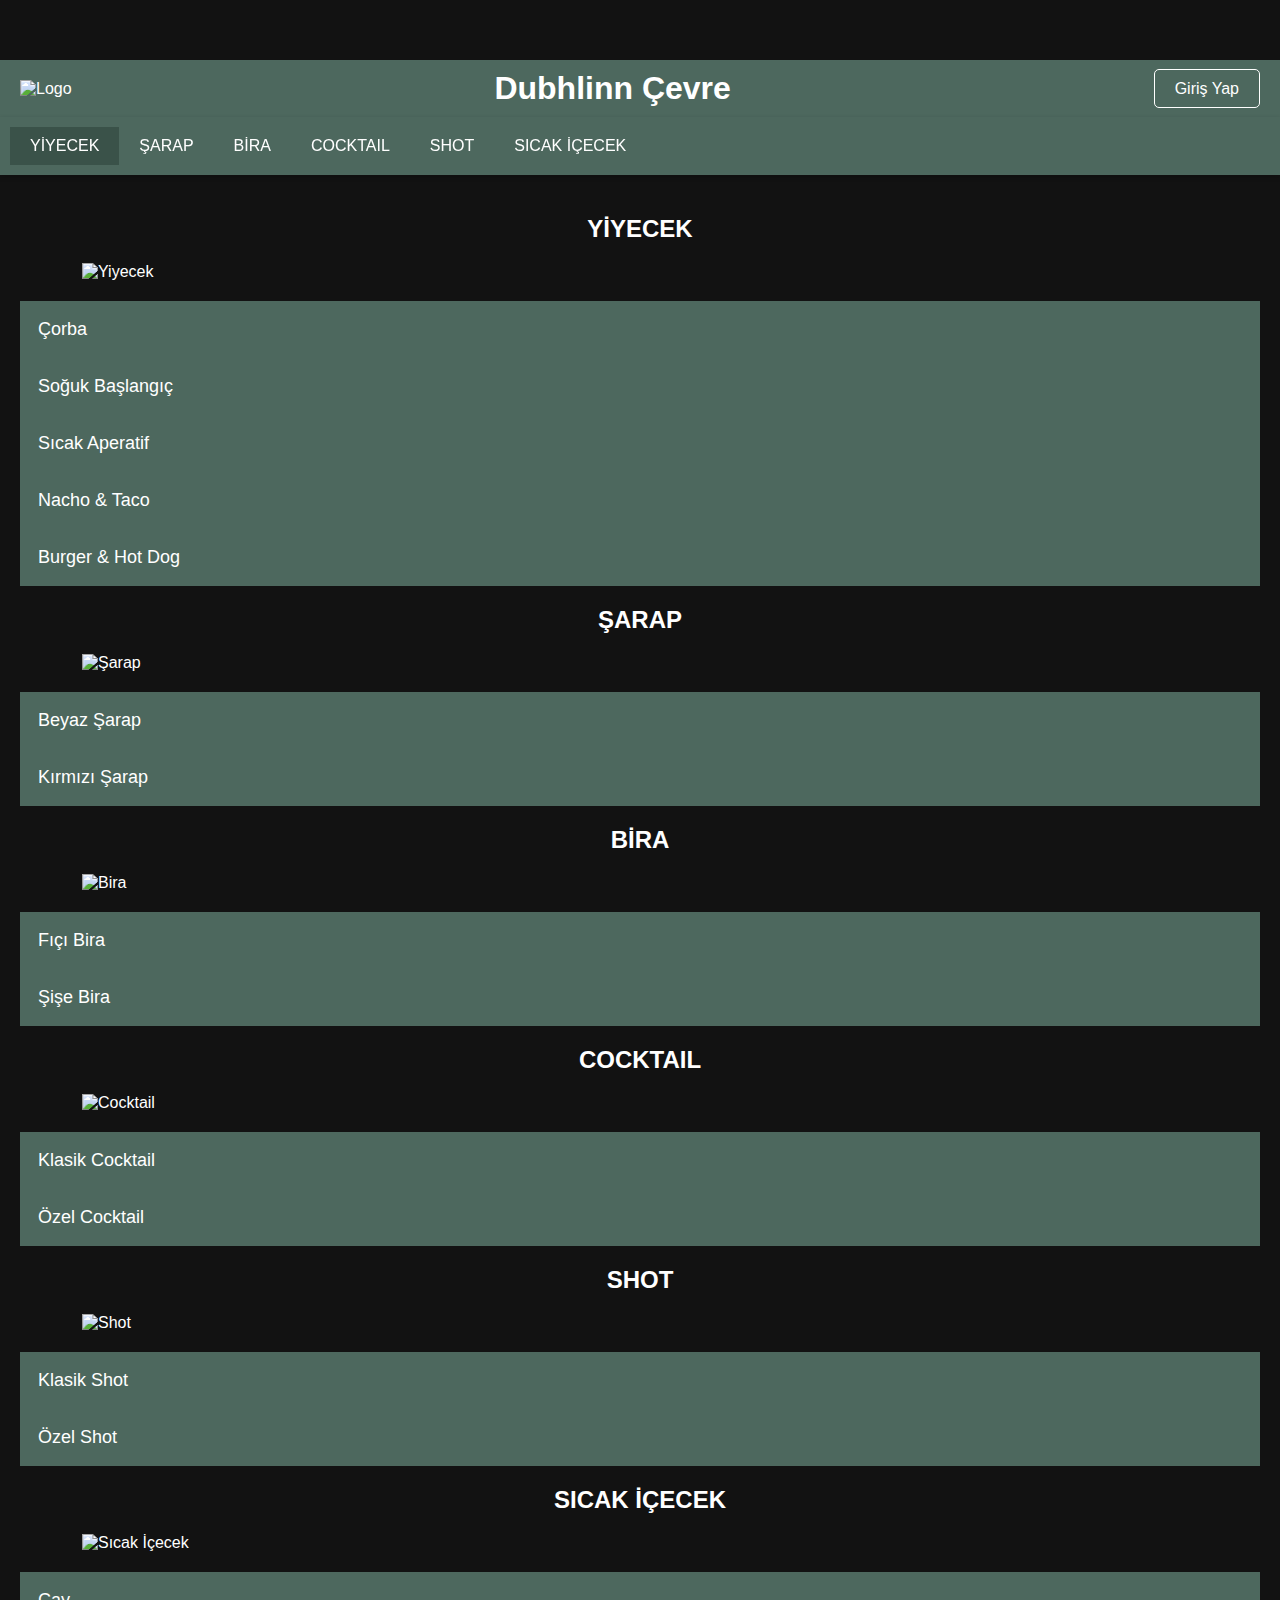
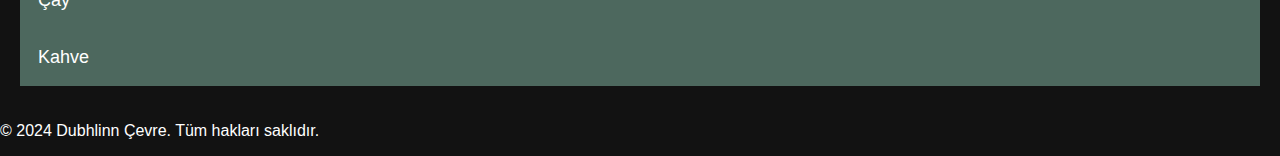
==== menu.html @ f07bbff1 "qrMenu" ====
<!DOCTYPE html>
<html lang="tr">
<head>
    <meta charset="UTF-8">
    <meta name="viewport" content="width=device-width, initial-scale=1.0">
    <title>Menu</title>
    <link rel="stylesheet" href="styles.css">
</head>
<body>
    <header>
        <div class="logo">
            <img src="images/logo.png" alt="Logo">
        </div>
        <div class="header-title">
            <h1>Dubhlinn Çevre</h1>
        </div>
        <div class="header-right">
            <a href="#" class="logout-button">Giriş Yap</a>
        </div>
    </header>

    <nav class="navbar">
        <div class="navbar-slider">
            <ul>
                <li><a href="menu.html#yiyecek" class="active">YİYECEK</a></li>
                <li><a href="menu.html#sarap">ŞARAP</a></li>
                <li><a href="menu.html#bira">BİRA</a></li>
                <li><a href="menu.html#cocktail">COCKTAIL</a></li>
                <li><a href="menu.html#shot">SHOT</a></li>
                <li><a href="menu.html#sicak-icecek">SICAK İÇECEK</a></li>
            </ul>
        </div>
    </nav>

    <main>
        <section class="category-section" id="yiyecek">
            <h2>YİYECEK</h2>
            <img class="category-image" src="images/yiyecek.jpg" alt="Yiyecek">
            <div class="menu-category">
                <button class="accordion">Çorba</button>
                <div class="panel">
                    <div class="item">
                        <p>Günün Çorbası</p>
                        <p>₺90.00</p>
                        <div class="item-content">
                            <p>İçerik: Tavuk, sebze, baharatlar.</p>
                        </div>
                    </div>
                </div>

                <button class="accordion">Soğuk Başlangıç</button>
                <div class="panel">
                    <div class="item">
                        <p>Soğuk Başlangıç Örneği</p>
                        <p>₺120.00</p>
                        <div class="item-content">
                            <p>İçerik: Peynir, zeytin, sebzeler.</p>
                        </div>
                    </div>
                </div>

                <button class="accordion">Sıcak Aperatif</button>
                <div class="panel">
                    <div class="item">
                        <p>Sıcak Aperatif Örneği</p>
                        <p>₺150.00</p>
                        <div class="item-content">
                            <p>İçerik: Baharatlı kızarmış patates, sos.</p>
                        </div>
                    </div>
                </div>

                <button class="accordion">Nacho & Taco</button>
                <div class="panel">
                    <div class="item">
                        <p>Nacho & Taco Örneği</p>
                        <p>₺180.00</p>
                        <div class="item-content">
                            <p>İçerik: Kısır, nacho, salsa sos.</p>
                        </div>
                    </div>
                </div>

                <button class="accordion">Burger & Hot Dog</button>
                <div class="panel">
                    <div class="item">
                        <p>Burger & Hot Dog Örneği</p>
                        <p>₺200.00</p>
                        <div class="item-content">
                            <p>İçerik: Dana eti burger, sosis, ketçap.</p>
                        </div>
                    </div>
                </div>
            </div>
        </section>

        <section class="category-section" id="sarap">
            <h2>ŞARAP</h2>
            <img class="category-image" src="images/sarap.jpg" alt="Şarap">
            <div class="menu-category">
                <button class="accordion">Beyaz Şarap</button>
                <div class="panel">
                    <div class="item">
                        <p>Beyaz Şarap Örneği</p>
                        <p>₺250.00</p>
                        <div class="item-content">
                            <p>İçerik: Şarap üzüm çeşitleri.</p>
                        </div>
                    </div>
                </div>

                <button class="accordion">Kırmızı Şarap</button>
                <div class="panel">
                    <div class="item">
                        <p>Kırmızı Şarap Örneği</p>
                        <p>₺300.00</p>
                        <div class="item-content">
                            <p>İçerik: Kırmızı üzüm çeşitleri.</p>
                        </div>
                    </div>
                </div>
            </div>
        </section>

        <section class="category-section" id="bira">
            <h2>BİRA</h2>
            <img class="category-image" src="images/bira.jpg" alt="Bira">
            <div class="menu-category">
                <button class="accordion">Fıçı Bira</button>
                <div class="panel">
                    <div class="item">
                        <p>Fıçı Bira Örneği</p>
                        <p>₺35.00</p>
                        <div class="item-content">
                            <p>İçerik: Biradaki ana malzemeler.</p>
                        </div>
                    </div>
                </div>

                <button class="accordion">Şişe Bira</button>
                <div class="panel">
                    <div class="item">
                        <p>Şişe Bira Örneği</p>
                        <p>₺40.00</p>
                        <div class="item-content">
                            <p>İçerik: Şişedeki bira çeşitleri.</p>
                        </div>
                    </div>
                </div>
            </div>
        </section>

        <section class="category-section" id="cocktail">
            <h2>COCKTAIL</h2>
            <img class="category-image" src="images/cocktail.jpg" alt="Cocktail">
            <div class="menu-category">
                <button class="accordion">Klasik Cocktail</button>
                <div class="panel">
                    <div class="item">
                        <p>Klasik Cocktail Örneği</p>
                        <p>₺70.00</p>
                        <div class="item-content">
                            <p>İçerik: Klasik cocktail malzemeleri.</p>
                        </div>
                    </div>
                </div>

                <button class="accordion">Özel Cocktail</button>
                <div class="panel">
                    <div class="item">
                        <p>Özel Cocktail Örneği</p>
                        <p>₺90.00</p>
                        <div class="item-content">
                            <p>İçerik: Özel cocktail tarifi.</p>
                        </div>
                    </div>
                </div>
            </div>
        </section>

        <section class="category-section" id="shot">
            <h2>SHOT</h2>
            <img class="category-image" src="images/shot.jpg" alt="Shot">
            <div class="menu-category">
                <button class="accordion">Klasik Shot</button>
                <div class="panel">
                    <div class="item">
                        <p>Klasik Shot Örneği</p>
                        <p>₺30.00</p>
                        <div class="item-content">
                            <p>İçerik: Klasik shot malzemeleri.</p>
                        </div>
                    </div>
                </div>

                <button class="accordion">Özel Shot</button>
                <div class="panel">
                    <div class="item">
                        <p>Özel Shot Örneği</p>
                        <p>₺50.00</p>
                        <div class="item-content">
                            <p>İçerik: Özel shot tarifi.</p>
                        </div>
                    </div>
                </div>
            </div>
        </section>

        <section class="category-section" id="sicak-icecek">
            <h2>SICAK İÇECEK</h2>
            <img class="category-image" src="images/sicak-icecek.jpg" alt="Sıcak İçecek">
            <div class="menu-category">
                <button class="accordion">Çay</button>
                <div class="panel">
                    <div class="item">
                        <p>Çay Örneği</p>
                        <p>₺20.00</p>
                        <div class="item-content">
                            <p>İçerik: Çay çeşitleri.</p>
                        </div>
                    </div>
                </div>

                <button class="accordion">Kahve</button>
                <div class="panel">
                    <div class="item">
                        <p>Kahve Örneği</p>
                        <p>₺25.00</p>
                        <div class="item-content">
                            <p>İçerik: Kahve türleri.</p>
                        </div>
                    </div>
                </div>
            </div>
        </section>
    </main>

    <footer>
        <p>&copy; 2024 Dubhlinn Çevre. Tüm hakları saklıdır.</p>
    </footer>

    <script>
        // JavaScript Accordion Script
        var acc = document.getElementsByClassName("accordion");
        for (var i = 0; i < acc.length; i++) {
            acc[i].addEventListener("click", function() {
                this.classList.toggle("active");
                var panel = this.nextElementSibling;
                if (panel.style.display === "block") {
                    panel.style.display = "none";
                } else {
                    panel.style.display = "block";
                }
            });
        }
    </script>
</body>
</html>
---- styles.css ----
/* Genel stiller */
body {
    font-family: Arial, sans-serif;
    margin: 0;
    padding: 0;
    background-color: #121212;
    color: #fff;
}

/* Sticky navbar */
.navbar {
    position: sticky;
    top: 0;
    background-color: #4d685e;
    z-index: 1000; /* Navbar'ı diğer içeriklerin üstünde tutmak için */
    width: 100%;
    padding: 10px 0; /* Yüksekliği ayarlayın */
    box-shadow: 0 2px 5px rgba(0, 0, 0, 0.2); /* Görsel ayrım için gölge */
}

/* Ensure that navbar content is not cut off on scroll */
body {
    margin: 0; /* Varsayılan margin'i kaldır */
    padding-top: 60px; /* Navbar yüksekliği için padding ayarlayın */
}

/* Navbar slider */
.navbar-slider {
    display: flex;
    overflow-x: auto;
    -ms-overflow-style: none;  /* Internet Explorer 10+ */
    scrollbar-width: none;  /* Firefox */
    padding: 0 10px; /* İçerikte biraz boşluk bırakın */
}

.navbar-slider::-webkit-scrollbar {
    display: none;  /* Safari ve Chrome */
}

.navbar-slider ul {
    display: flex;
    list-style: none;
    margin: 0;
    padding: 0;
    width: 100%; /* Genişliği ayarlayın */
}

.navbar-slider ul li {
    flex: 0 0 auto;
}

.navbar-slider ul li a {
    color: #fff;
    text-decoration: none;
    padding: 10px 20px;
    display: block;
    transition: background-color 0.3s;
}

.navbar-slider ul li a:hover,
.navbar-slider ul li a.active {
    background-color: #3a5249;
}

/* Header stilleri */
header {
    display: flex;
    justify-content: space-between;
    align-items: center;
    padding: 10px 20px;
    background-color: #4d685e;
}

.logo img {
    height: 40px;
}

.header-title h1 {
    margin: 0;
}

.header-right .logout-button {
    color: #fff;
    text-decoration: none;
    background-color: #4d685e;
    padding: 10px 20px;
    border: 1px solid #fff;
    border-radius: 5px;
    transition: background-color 0.3s;
}

.header-right .logout-button:hover {
    background-color: #3a5249;
}

/* Ana içerik stilleri */
main {
    padding: 20px;
}

.category-section {
    margin-top: 20px;
}

.category-section h2 {
    text-align: center;
    margin-bottom: 20px;
}

.category-image {
    display: block;
    margin: 0 auto;
    width: 90%;
    max-height: 150px;
    object-fit: cover;
}

.menu-category {
    margin-top: 20px;
}

/* Menü öğeleri */
.accordion {
    background-color: #4d685e;
    color: #fff;
    cursor: pointer;
    padding: 18px;
    width: 100%;
    text-align: left;
    border: none;
    outline: none;
    transition: background-color 0.4s;
    font-size: 18px;
}

.accordion:hover {
    background-color: #3a5249;
}

.panel {
    padding: 0 18px;
    background-color: #121212;
    display: none;
    overflow: hidden;
    transition: max-height 0.2s ease-out;
}

.item {
    display: flex;
    justify-content: space-between;
    padding: 10px 0;
}

.item p {
    margin: 0;
}
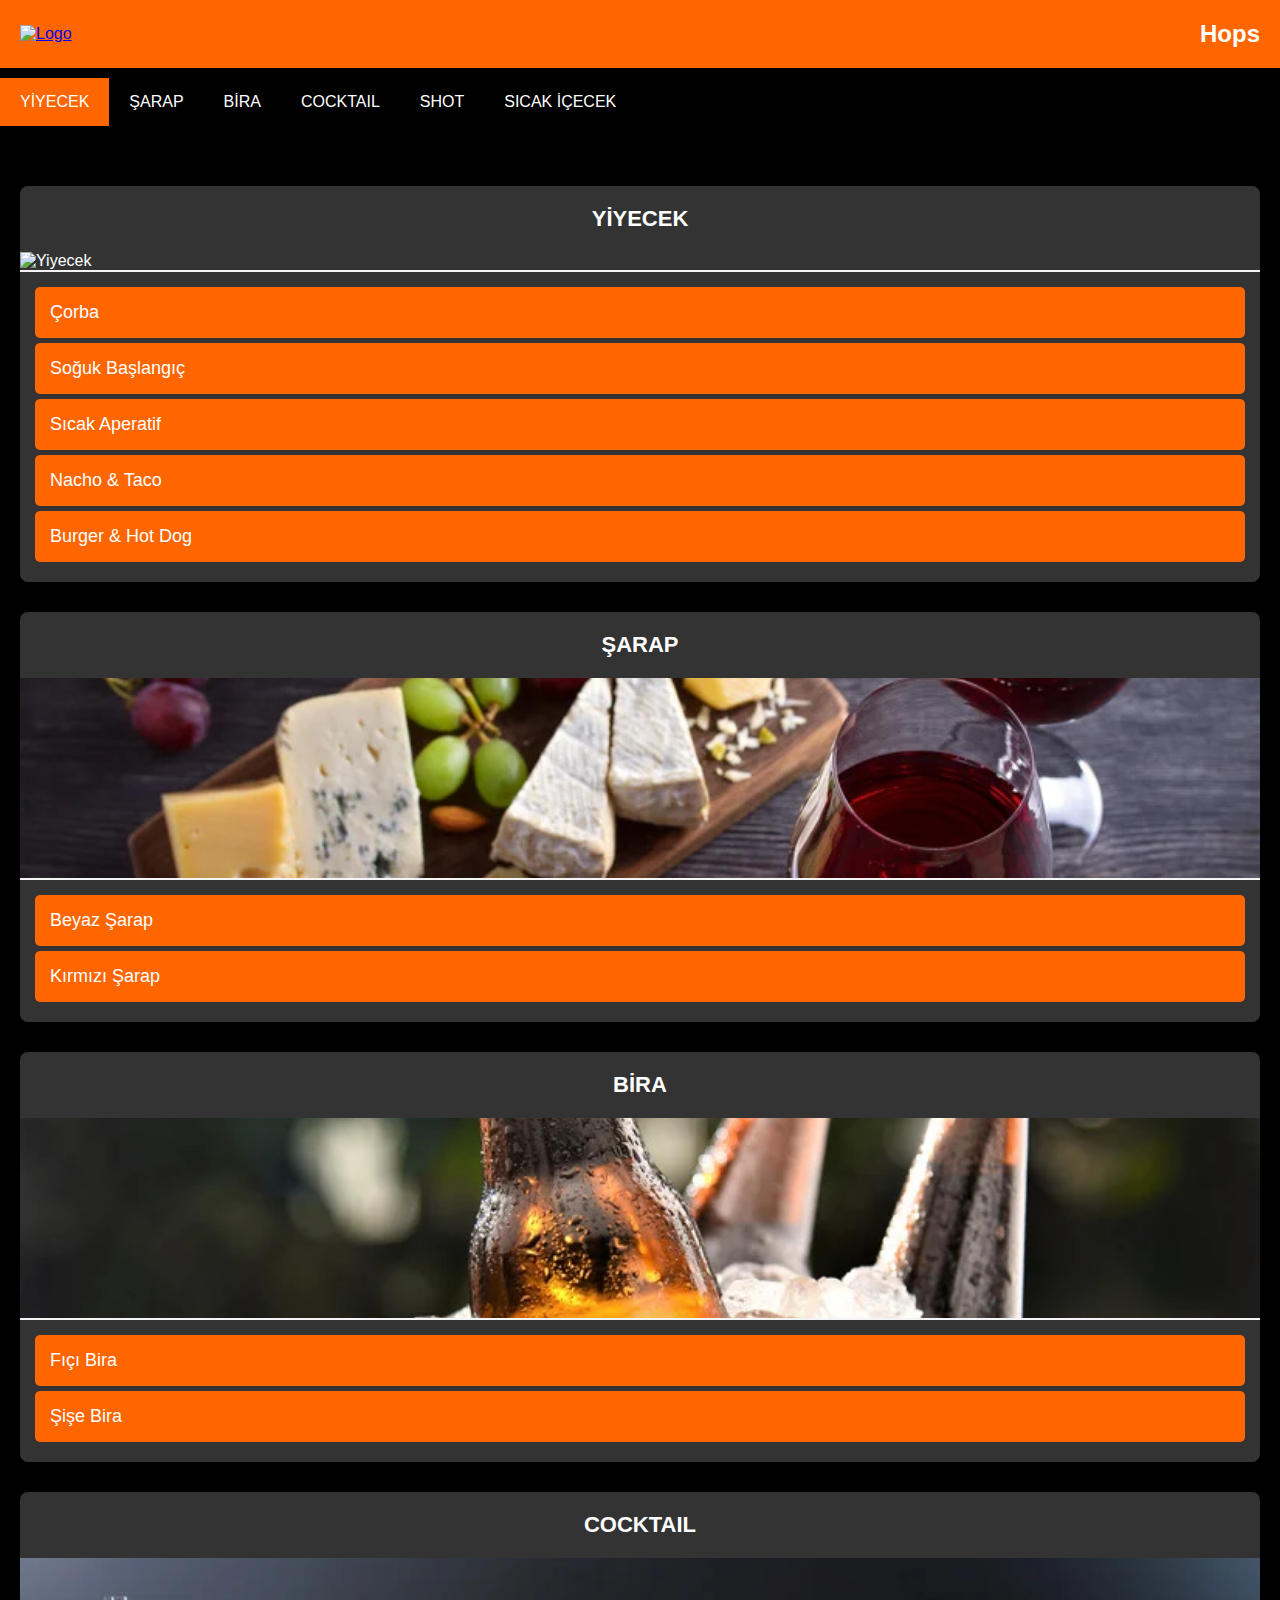
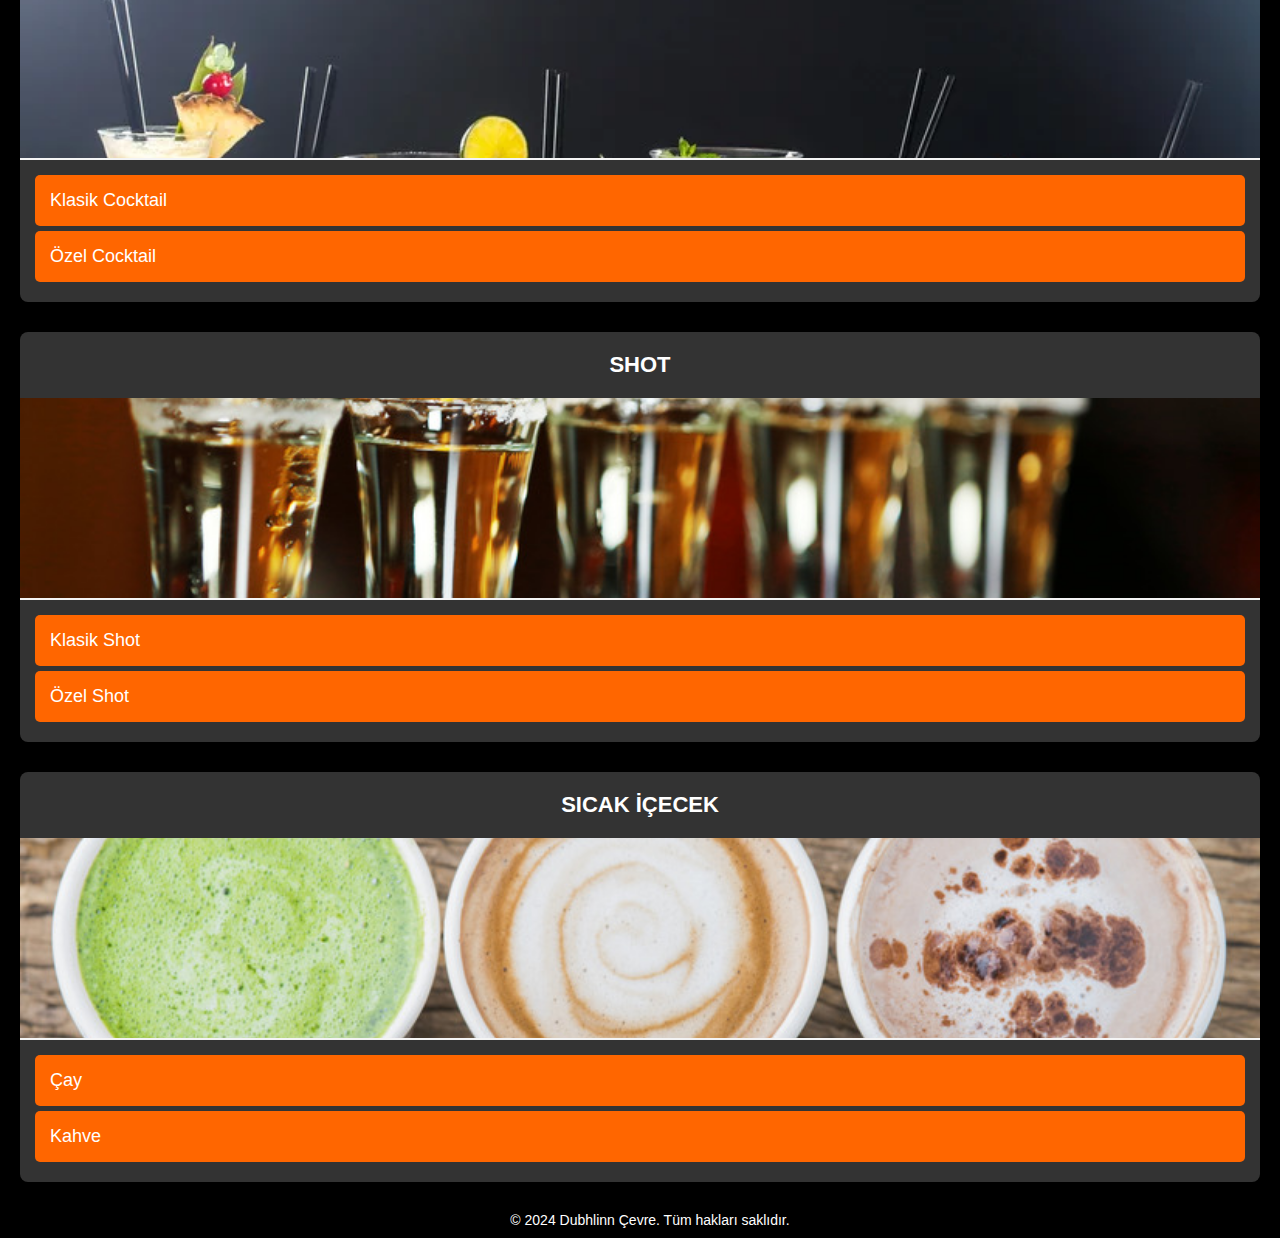
==== commit 38559cb6: "qrMenu" ====
--- a/menu.html
+++ b/menu.html
@@ -9,13 +9,10 @@
 <body>
     <header>
         <div class="logo">
-            <img src="images/logo.png" alt="Logo">
+            <a href="index.html"><img src="images/logo.png" alt="Logo"></a>
         </div>
         <div class="header-title">
-            <h1>Dubhlinn Çevre</h1>
-        </div>
-        <div class="header-right">
-            <a href="#" class="logout-button">Giriş Yap</a>
+            <h1>Hops</h1>
         </div>
     </header>
 
@@ -227,7 +224,7 @@
                         <p>Kahve Örneği</p>
                         <p>₺25.00</p>
                         <div class="item-content">
-                            <p>İçerik: Kahve türleri.</p>
+                            <p>İçerik: Kahve türleria.</p>
                         </div>
                     </div>
                 </div>
@@ -255,4 +252,4 @@
         }
     </script>
 </body>
-</html>
+</html>--- a/styles.css
+++ b/styles.css
@@ -1,40 +1,67 @@
-/* Genel stiller */
 body {
-    font-family: Arial, sans-serif;
+    font-family: 'Segoe UI', Tahoma, Geneva, Verdana, sans-serif;
     margin: 0;
     padding: 0;
-    background-color: #121212;
+    background-color: #000; /* Siyah arka plan */
+    color: #fff; /* Beyaz metin */
+}
+
+/* Header ve logo */
+header {
+    display: flex;
+    justify-content: space-between;
+    align-items: center;
+    padding: 20px;
+    background: #ff6600; /* Turuncu renk */
     color: #fff;
+    box-shadow: 0 4px 6px rgba(0, 0, 0, 0.1);
+}
+
+header .logo img {
+    height: 50px;
+}
+
+header .header-title h1 {
+    margin: 0;
+    font-size: 24px;
+}
+
+header .header-right {
+    font-size: 16px;
+}
+
+header .header-right a {
+    color: #fff;
+    text-decoration: none;
+    background-color: #ff6600; /* Turuncu renk */
+    padding: 10px 15px;
+    border-radius: 5px;
+    transition: background-color 0.3s;
+}
+
+header .header-right a:hover {
+    background-color: #cc5200; /* Daha koyu turuncu */
 }
 
 /* Sticky navbar */
 .navbar {
     position: sticky;
     top: 0;
-    background-color: #4d685e;
-    z-index: 1000; /* Navbar'ı diğer içeriklerin üstünde tutmak için */
+    background-color: #000; /* Siyah renk */
+    z-index: 1000;
     width: 100%;
-    padding: 10px 0; /* Yüksekliği ayarlayın */
-    box-shadow: 0 2px 5px rgba(0, 0, 0, 0.2); /* Görsel ayrım için gölge */
+    padding: 10px 0;
 }
 
-/* Ensure that navbar content is not cut off on scroll */
-body {
-    margin: 0; /* Varsayılan margin'i kaldır */
-    padding-top: 60px; /* Navbar yüksekliği için padding ayarlayın */
-}
-
-/* Navbar slider */
 .navbar-slider {
     display: flex;
     overflow-x: auto;
-    -ms-overflow-style: none;  /* Internet Explorer 10+ */
-    scrollbar-width: none;  /* Firefox */
-    padding: 0 10px; /* İçerikte biraz boşluk bırakın */
+    -ms-overflow-style: none;
+    scrollbar-width: none;
 }
 
 .navbar-slider::-webkit-scrollbar {
-    display: none;  /* Safari ve Chrome */
+    display: none;
 }
 
 .navbar-slider ul {
@@ -42,7 +69,6 @@
     list-style: none;
     margin: 0;
     padding: 0;
-    width: 100%; /* Genişliği ayarlayın */
 }
 
 .navbar-slider ul li {
@@ -52,45 +78,15 @@
 .navbar-slider ul li a {
     color: #fff;
     text-decoration: none;
-    padding: 10px 20px;
+    padding: 15px 20px;
     display: block;
-    transition: background-color 0.3s;
+    transition: background-color 0.3s, color 0.3s;
 }
 
 .navbar-slider ul li a:hover,
 .navbar-slider ul li a.active {
-    background-color: #3a5249;
-}
-
-/* Header stilleri */
-header {
-    display: flex;
-    justify-content: space-between;
-    align-items: center;
-    padding: 10px 20px;
-    background-color: #4d685e;
-}
-
-.logo img {
-    height: 40px;
-}
-
-.header-title h1 {
-    margin: 0;
-}
-
-.header-right .logout-button {
+    background-color: #ff6600; /* Turuncu renk */
     color: #fff;
-    text-decoration: none;
-    background-color: #4d685e;
-    padding: 10px 20px;
-    border: 1px solid #fff;
-    border-radius: 5px;
-    transition: background-color 0.3s;
-}
-
-.header-right .logout-button:hover {
-    background-color: #3a5249;
 }
 
 /* Ana içerik stilleri */
@@ -99,58 +95,81 @@
 }
 
 .category-section {
-    margin-top: 20px;
+    margin-top: 30px;
+    border-radius: 8px;
+    background: #333; /* Koyu gri arka plan */
+    color: #fff;
+    box-shadow: 0 4px 8px rgba(0, 0, 0, 0.1);
+    overflow: hidden;
 }
 
 .category-section h2 {
     text-align: center;
-    margin-bottom: 20px;
+    margin: 20px 0;
+    font-size: 22px;
+    color: #fff; /* Beyaz metin */
 }
 
 .category-image {
     display: block;
     margin: 0 auto;
-    width: 90%;
-    max-height: 150px;
+    width: 100%;
+    max-height: 200px;
     object-fit: cover;
+    border-bottom: 2px solid #f4f4f4;
 }
 
 .menu-category {
-    margin-top: 20px;
+    padding: 15px;
 }
 
-/* Menü öğeleri */
 .accordion {
-    background-color: #4d685e;
+    background-color: #ff6600; /* Turuncu renk */
     color: #fff;
     cursor: pointer;
-    padding: 18px;
+    padding: 15px;
     width: 100%;
     text-align: left;
     border: none;
     outline: none;
-    transition: background-color 0.4s;
     font-size: 18px;
+    border-radius: 5px;
+    margin-bottom: 5px;
+    transition: background-color 0.3s, color 0.3s;
 }
 
 .accordion:hover {
-    background-color: #3a5249;
+    background-color: #cc5200; /* Daha koyu turuncu */
 }
 
 .panel {
-    padding: 0 18px;
-    background-color: #121212;
+    padding: 10px 15px;
+    background-color: #444; /* Koyu gri arka plan */
     display: none;
-    overflow: hidden;
-    transition: max-height 0.2s ease-out;
 }
 
 .item {
-    display: flex;
-    justify-content: space-between;
+    border-bottom: 1px solid #ddd;
     padding: 10px 0;
 }
 
 .item p {
     margin: 0;
 }
+
+/* Footer stilleri */
+footer {
+    background-color: #000; /* Siyah renk */
+    color: #fff;
+    text-align: center;
+    padding: 10px;
+    position: relative; /* Absolute yerine relative */
+    width: 100%;
+    bottom: 0;
+    box-shadow: 0 -2px 5px rgba(0, 0, 0, 0.1);
+}
+
+footer p {
+    margin: 0;
+    font-size: 14px; /* Font boyutunu ayarlayabilirsiniz */
+}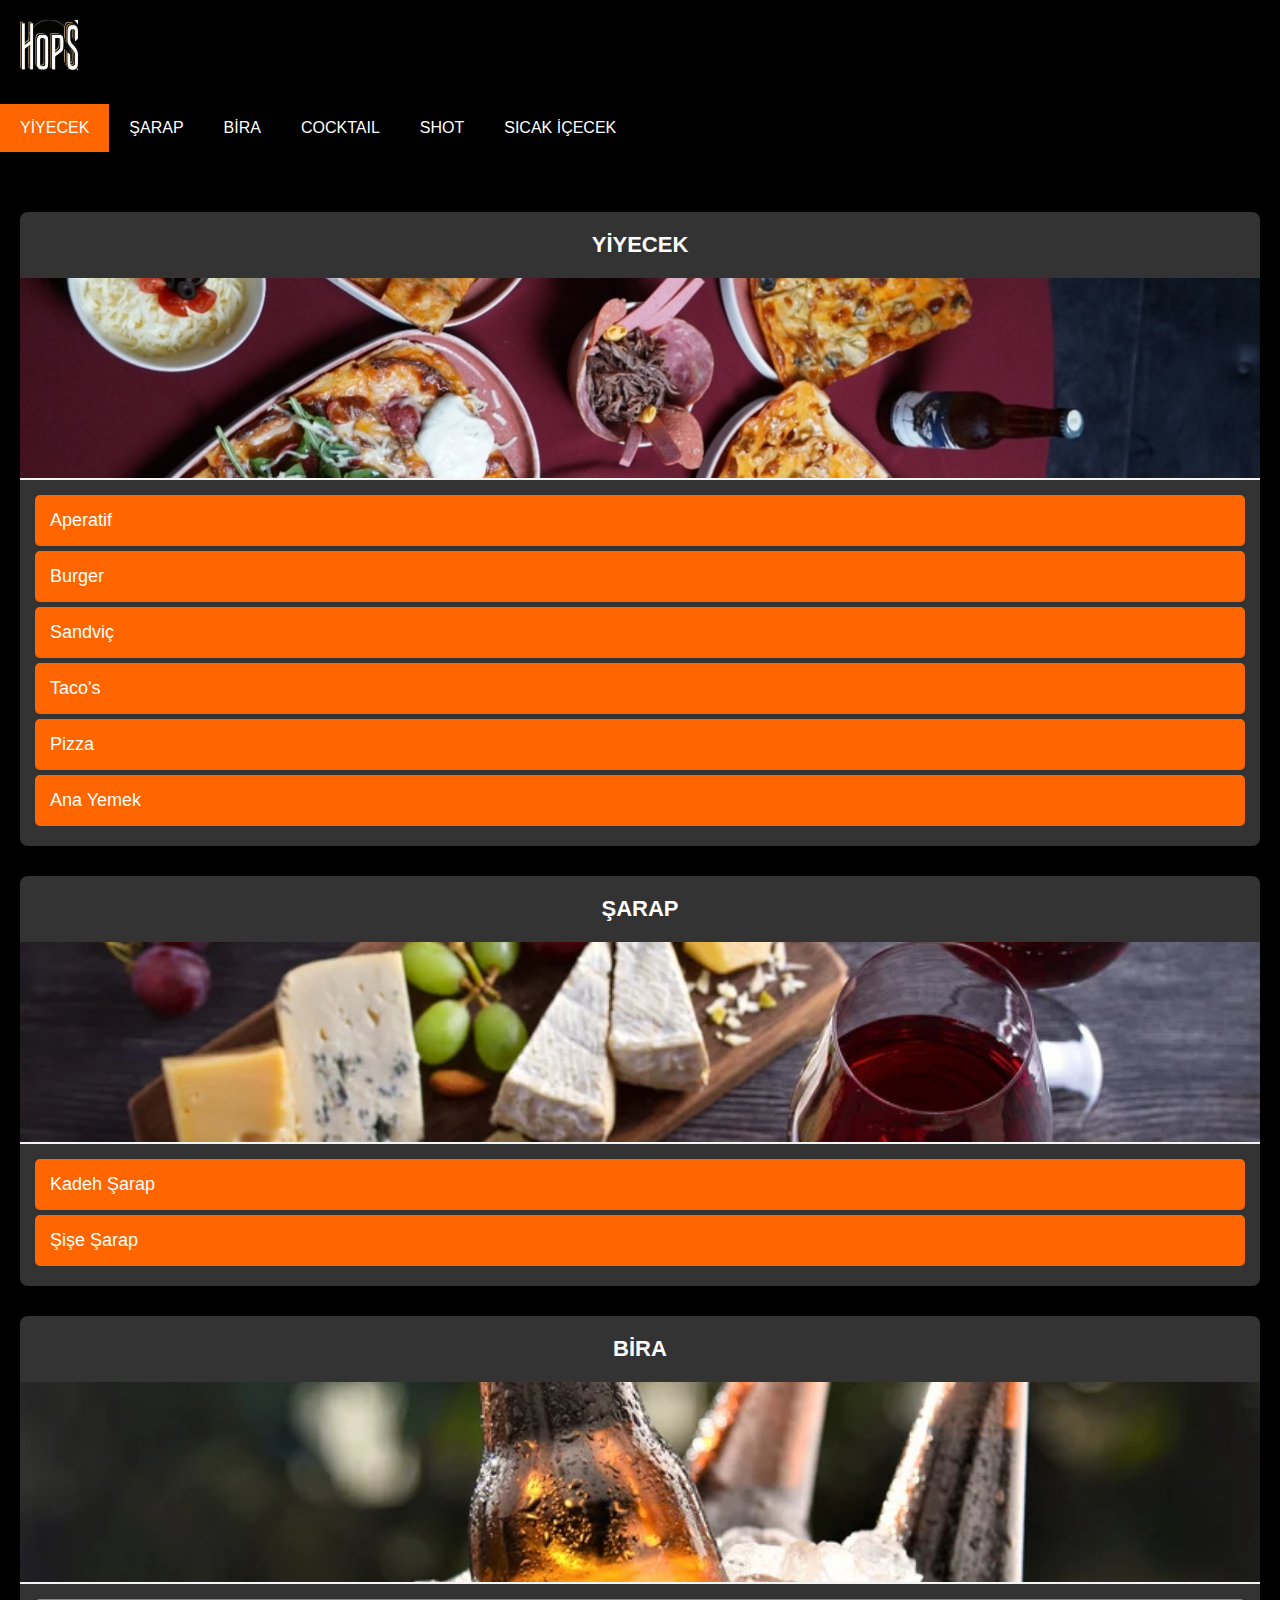
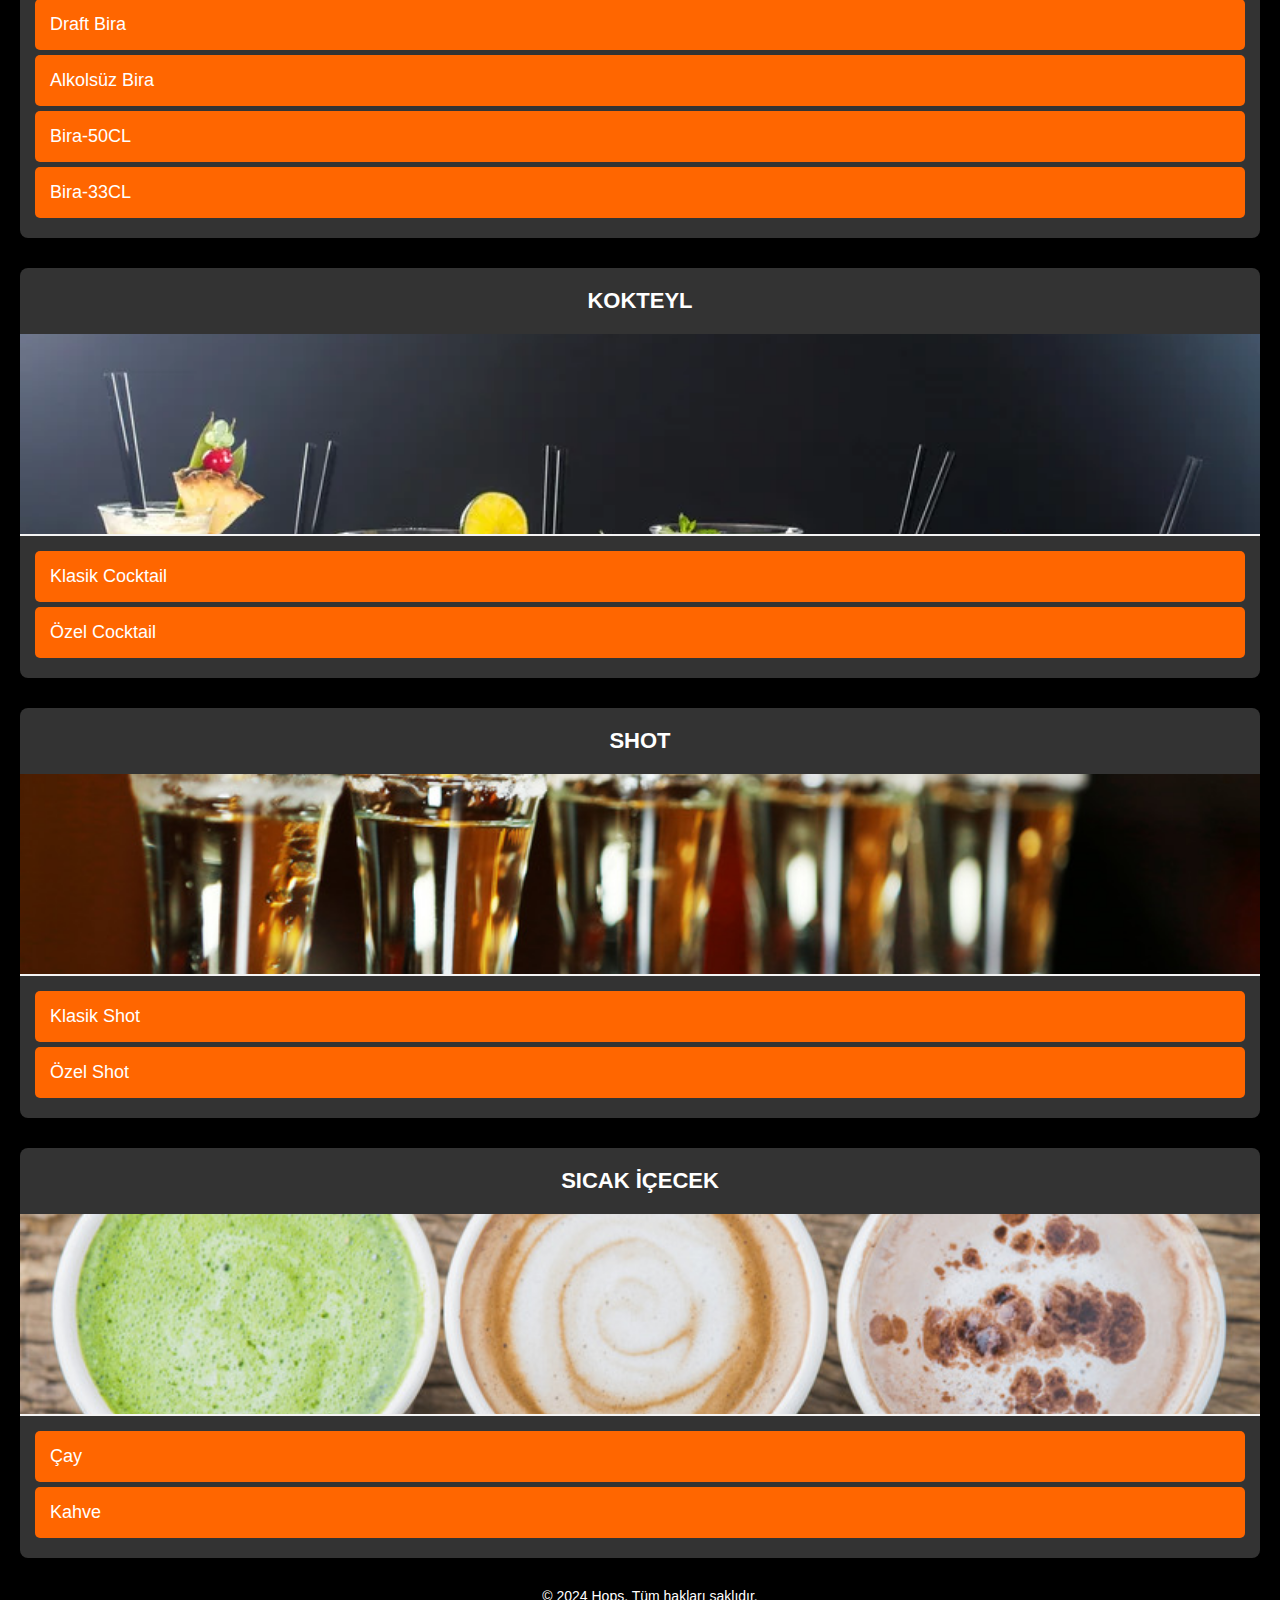
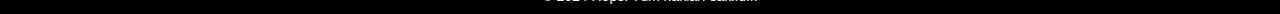
==== commit e6c48002: "qrMenu" ====
--- a/menu.html
+++ b/menu.html
@@ -9,10 +9,9 @@
 <body>
     <header>
         <div class="logo">
-            <a href="index.html"><img src="images/logo.png" alt="Logo"></a>
+            <a href="index.html"><img src="images/hops.jpg" alt="Logo"></a>
         </div>
         <div class="header-title">
-            <h1>Hops</h1>
         </div>
     </header>
 
@@ -32,20 +31,27 @@
     <main>
         <section class="category-section" id="yiyecek">
             <h2>YİYECEK</h2>
-            <img class="category-image" src="images/yiyecek.jpg" alt="Yiyecek">
-            <div class="menu-category">
-                <button class="accordion">Çorba</button>
-                <div class="panel">
-                    <div class="item">
-                        <p>Günün Çorbası</p>
-                        <p>₺90.00</p>
-                        <div class="item-content">
-                            <p>İçerik: Tavuk, sebze, baharatlar.</p>
-                        </div>
-                    </div>
-                </div>
-
-                <button class="accordion">Soğuk Başlangıç</button>
+            <img class="category-image" src="images/yiyecek.jpeg" alt="Yiyecek">
+            <div class="menu-category">
+                <button class="accordion">Aperatif</button>
+                <div class="panel">
+                    <div class="item">
+                        <p>Patates</p>
+                        <p>₺97.00</p>
+                        <div class="item-content">
+                            <p>Kajun baharatıyla.</p>
+                        </div>
+                    </div>
+                    <div class="item">
+                        <p>Parmesan Trüflü Patates</p>
+                        <p>₺125.00</p>
+                        <div class="item-content">
+                            <p>Kelle Parmesan, Trüf, Baharat Karışımı.</p>
+                        </div>
+                    </div>
+                </div>
+
+                <button class="accordion">Burger</button>
                 <div class="panel">
                     <div class="item">
                         <p>Soğuk Başlangıç Örneği</p>
@@ -56,7 +62,7 @@
                     </div>
                 </div>
 
-                <button class="accordion">Sıcak Aperatif</button>
+                <button class="accordion">Sandviç</button>
                 <div class="panel">
                     <div class="item">
                         <p>Sıcak Aperatif Örneği</p>
@@ -67,7 +73,7 @@
                     </div>
                 </div>
 
-                <button class="accordion">Nacho & Taco</button>
+                <button class="accordion">Taco's</button>
                 <div class="panel">
                     <div class="item">
                         <p>Nacho & Taco Örneği</p>
@@ -78,7 +84,18 @@
                     </div>
                 </div>
 
-                <button class="accordion">Burger & Hot Dog</button>
+                <button class="accordion">Pizza</button>
+                <div class="panel">
+                    <div class="item">
+                        <p>Burger & Hot Dog Örneği</p>
+                        <p>₺200.00</p>
+                        <div class="item-content">
+                            <p>İçerik: Dana eti burger, sosis, ketçap.</p>
+                        </div>
+                    </div>
+                </div>
+
+                <button class="accordion">Ana Yemek</button>
                 <div class="panel">
                     <div class="item">
                         <p>Burger & Hot Dog Örneği</p>
@@ -95,7 +112,7 @@
             <h2>ŞARAP</h2>
             <img class="category-image" src="images/sarap.jpg" alt="Şarap">
             <div class="menu-category">
-                <button class="accordion">Beyaz Şarap</button>
+                <button class="accordion">Kadeh Şarap</button>
                 <div class="panel">
                     <div class="item">
                         <p>Beyaz Şarap Örneği</p>
@@ -106,7 +123,7 @@
                     </div>
                 </div>
 
-                <button class="accordion">Kırmızı Şarap</button>
+                <button class="accordion">Şişe Şarap</button>
                 <div class="panel">
                     <div class="item">
                         <p>Kırmızı Şarap Örneği</p>
@@ -123,7 +140,7 @@
             <h2>BİRA</h2>
             <img class="category-image" src="images/bira.jpg" alt="Bira">
             <div class="menu-category">
-                <button class="accordion">Fıçı Bira</button>
+                <button class="accordion">Draft Bira</button>
                 <div class="panel">
                     <div class="item">
                         <p>Fıçı Bira Örneği</p>
@@ -134,7 +151,7 @@
                     </div>
                 </div>
 
-                <button class="accordion">Şişe Bira</button>
+                <button class="accordion">Alkolsüz Bira</button>
                 <div class="panel">
                     <div class="item">
                         <p>Şişe Bira Örneği</p>
@@ -144,11 +161,33 @@
                         </div>
                     </div>
                 </div>
+
+                <button class="accordion">Bira-50CL</button>
+                <div class="panel">
+                    <div class="item">
+                        <p>Şişe Bira Örneği</p>
+                        <p>₺40.00</p>
+                        <div class="item-content">
+                            <p>İçerik: Şişedeki bira çeşitleri.</p>
+                        </div>
+                    </div>
+                </div>
+
+                <button class="accordion">Bira-33CL</button>
+                <div class="panel">
+                    <div class="item">
+                        <p>Şişe Bira Örneği</p>
+                        <p>₺40.00</p>
+                        <div class="item-content">
+                            <p>İçerik: Şişedeki bira çeşitleri.</p>
+                        </div>
+                    </div>
+                </div>
             </div>
         </section>
 
         <section class="category-section" id="cocktail">
-            <h2>COCKTAIL</h2>
+            <h2>KOKTEYL</h2>
             <img class="category-image" src="images/cocktail.jpg" alt="Cocktail">
             <div class="menu-category">
                 <button class="accordion">Klasik Cocktail</button>
@@ -233,7 +272,7 @@
     </main>
 
     <footer>
-        <p>&copy; 2024 Dubhlinn Çevre. Tüm hakları saklıdır.</p>
+        <p>&copy; 2024 Hops. Tüm hakları saklıdır.</p>
     </footer>
 
     <script>
--- a/styles.css
+++ b/styles.css
@@ -1,3 +1,5 @@
+/* Var olan stiller */
+
 body {
     font-family: 'Segoe UI', Tahoma, Geneva, Verdana, sans-serif;
     margin: 0;
@@ -12,7 +14,7 @@
     justify-content: space-between;
     align-items: center;
     padding: 20px;
-    background: #ff6600; /* Turuncu renk */
+    background: black; /* Turuncu renk */
     color: #fff;
     box-shadow: 0 4px 6px rgba(0, 0, 0, 0.1);
 }
@@ -172,4 +174,71 @@
 footer p {
     margin: 0;
     font-size: 14px; /* Font boyutunu ayarlayabilirsiniz */
-}+}
+
+/* Mobil uyumluluk için eklemeler */
+
+@media (max-width: 768px) {
+    header {
+        flex-direction: column;
+        align-items: center;
+        text-align: center;
+    }
+    
+    header .logo img {
+        height: 40px;
+    }
+    
+    header .header-title h1 {
+        font-size: 20px;
+    }
+    
+    .navbar-slider ul li a {
+        padding: 10px 15px;
+    }
+    
+    .accordion {
+        font-size: 16px;
+        padding: 10px;
+    }
+    
+    .panel {
+        padding: 10px;
+    }
+    
+    .item {
+        padding: 8px 0;
+    }
+}
+
+@media (max-width: 480px) {
+    .category-section {
+        margin-top: 20px;
+    }
+    
+    .category-section h2 {
+        font-size: 20px;
+        margin: 15px 0;
+    }
+    
+    .category-image {
+        max-height: 150px;
+    }
+    
+    .menu-category {
+        padding: 10px;
+    }
+    
+    .accordion {
+        font-size: 14px;
+        padding: 8px;
+    }
+    
+    .panel {
+        padding: 8px;
+    }
+    
+    .item {
+        padding: 5px 0;
+    }
+}
